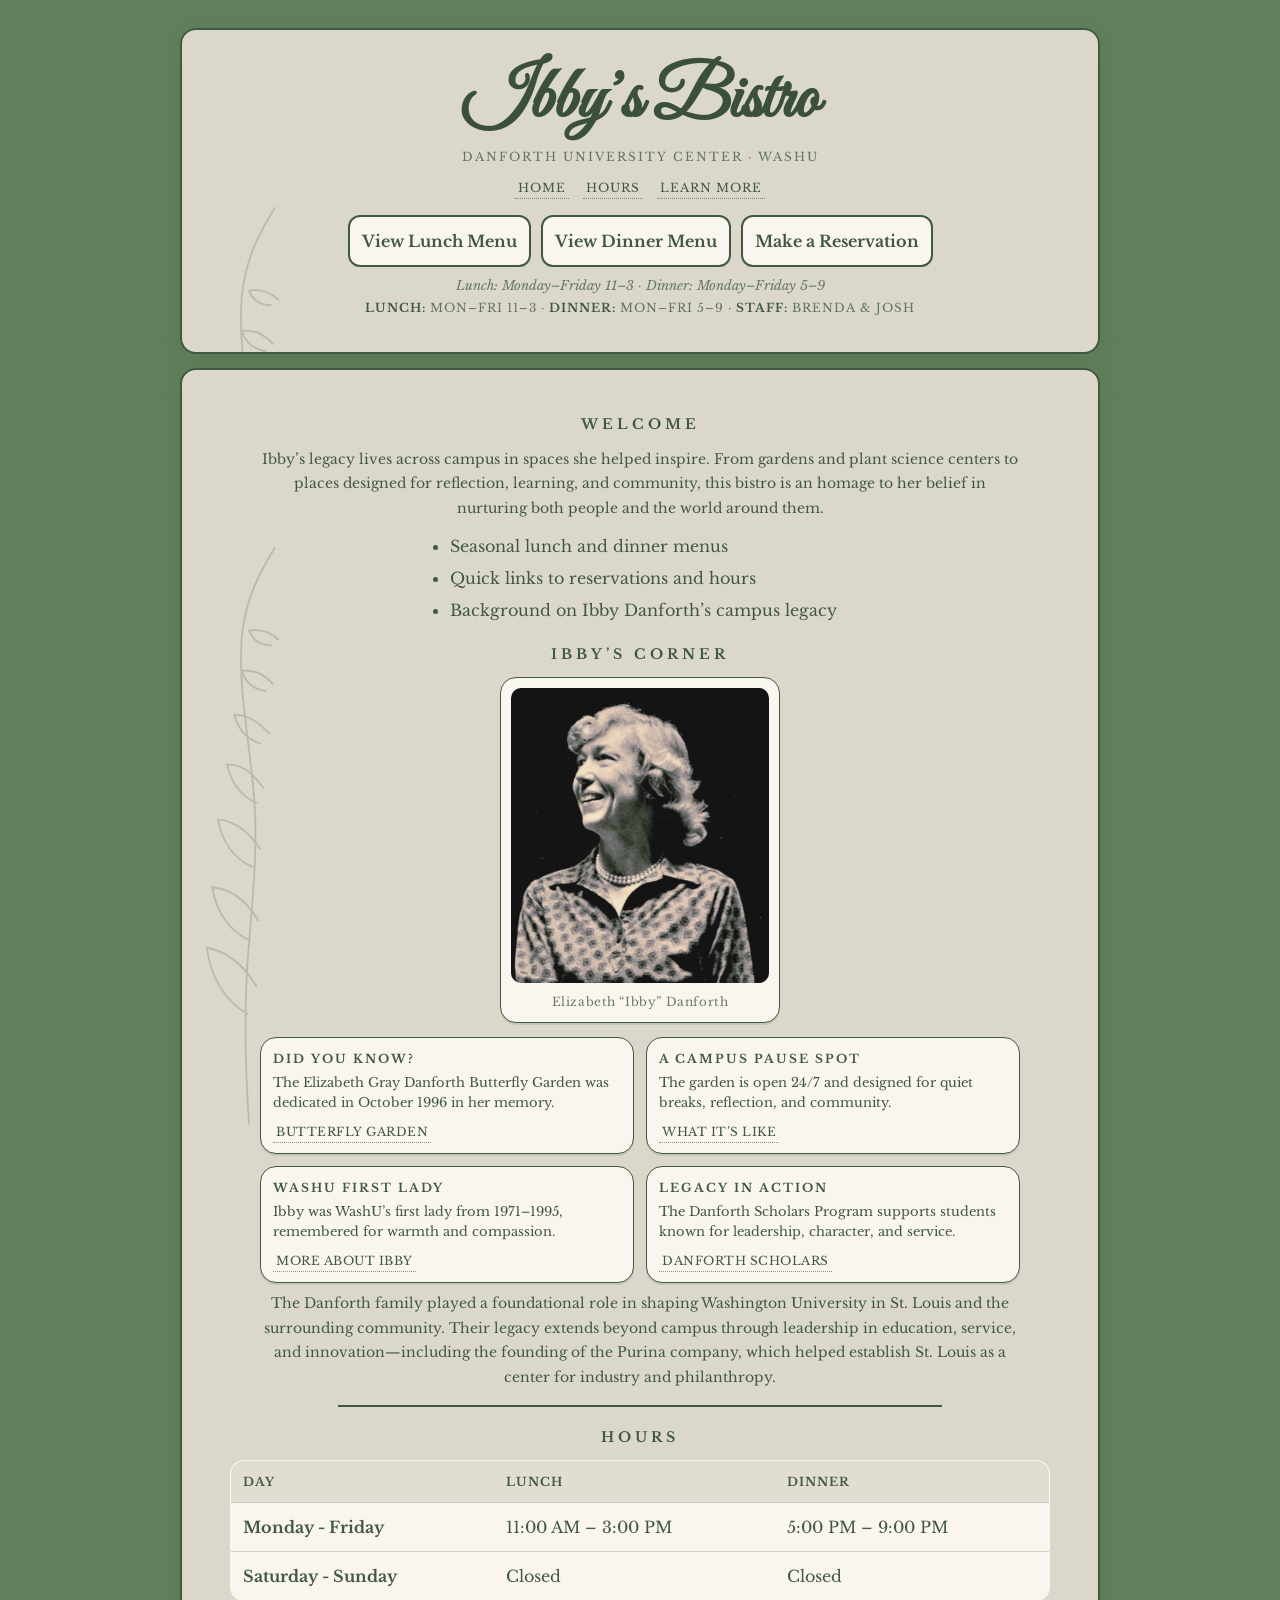
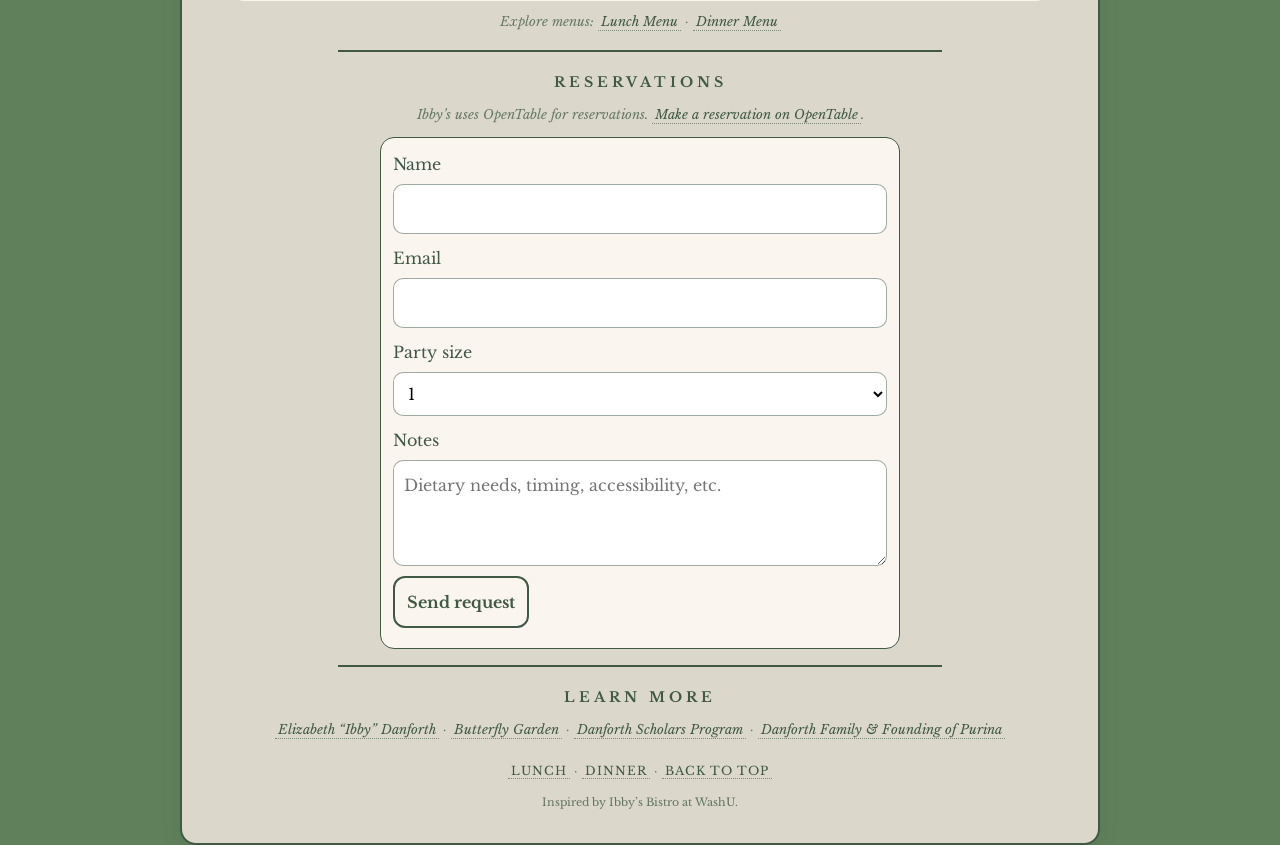
==== index.html @ abd94d0b "Add files via upload" ====
<!doctype html>
<html lang="en">
<head>
  <meta charset="utf-8" />
  <meta name="viewport" content="width=device-width, initial-scale=1" />
  <title>Ibby’s Bistro | Danforth University Center · WashU</title>
  <meta name="description" content="Ibby’s Bistro is a vintage-inspired dining space at the Danforth University Center at Washington University in St. Louis, honoring the legacy of Elizabeth “Ibby” Danforth through food, gardens, and community." />
  <link rel="icon" type="image/png" href="images/butterfly.png">
  <link href="https://fonts.googleapis.com/css2?family=Great+Vibes&family=Libre+Baskerville:wght@400;700&display=swap" rel="stylesheet">
  <link rel="stylesheet" href="styles.css" />
</head>

<body>
  <a class="skip" href="#main">Skip to main content</a>

  <header class="site-header">
    <div class="paper">
      <h1>Ibby’s Bistro</h1>
      <p class="subline">Danforth University Center · WashU</p>

      <nav class="nav" aria-label="Primary">
        <a href="index.html" aria-current="page">Home</a>
         <a href="#hours">Hours</a>
        <a href="#links">Learn More</a>
      </nav>
      <div class="toggle-row">
        <a class="button" href="lunch.html">View Lunch Menu</a>
        <a class="button" href="dinner.html">View Dinner Menu</a>
        <a class="button" href="#reserve">Make a Reservation</a>
      </div>
      <p class="note small menu-times">Lunch: Monday–Friday 11–3 · Dinner: Monday–Friday 5–9</p>


      <div class="meta">
        <div><b>Lunch:</b> Mon–Fri 11–3 · <b>Dinner:</b> Mon–Fri 5–9 · <b>Staff:</b> Brenda &amp; Josh</div>
      </div>
    </div>
  </header>

  <main id="main" class="site-main">
    <div class="paper">

      <section aria-labelledby="welcome">
        <h2 id="welcome">Welcome</h2>

        <div class="about">
          Ibby’s legacy lives across campus in spaces she helped inspire. From gardens and plant science centers to places
          designed for reflection, learning, and community, this bistro is an homage to her belief in nurturing both people
          and the world around them.
        </div>

        <ul class="highlights" aria-label="Site highlights">
          <li>Seasonal lunch and dinner menus</li>
          <li>Quick links to reservations and hours</li>
          <li>Background on Ibby Danforth’s campus legacy</li>
        </ul>
      </section>

      <section id="ibby" aria-labelledby="ibbyTitle">
        <h2 id="ibbyTitle">Ibby’s Corner</h2>

        <figure class="ibby-portrait">
          <img src="ibby her self.png" alt="Portrait of Elizabeth “Ibby” Danforth" />
          <figcaption>Elizabeth “Ibby” Danforth</figcaption>
        </figure>

        <div class="facts">
          <div class="fact">
            <div class="fact-title">Did you know?</div>
            <p class="fact-text">The Elizabeth Gray Danforth Butterfly Garden was dedicated in October 1996 in her memory.</p>
            <div class="fact-links">
              <a href="https://orsel.washu.edu/2024/05/09/elizabeth-gray-danforth-butterfly-garden/" target="_blank" rel="noopener">Butterfly Garden</a>
            </div>
          </div>

          <div class="fact">
            <div class="fact-title">A campus pause spot</div>
            <p class="fact-text">The garden is open 24/7 and designed for quiet breaks, reflection, and community.</p>
            <div class="fact-links">
              <a href="https://alumni.washu.edu/networks/womans-club/ibbys-garden/" target="_blank" rel="noopener">What it’s like</a>
            </div>
          </div>

          <div class="fact">
            <div class="fact-title">WashU first lady</div>
            <p class="fact-text">Ibby was WashU’s first lady from 1971–1995, remembered for warmth and compassion.</p>
            <div class="fact-links">
              <a href="https://source.washu.edu/2005/03/elizabeth-gray-danforth-dies-at-75/" target="_blank" rel="noopener">More about Ibby</a>
            </div>
          </div>

          <div class="fact">
            <div class="fact-title">Legacy in action</div>
            <p class="fact-text">The Danforth Scholars Program supports students known for leadership, character, and service.</p>
            <div class="fact-links">
              <a href="https://admissions.washu.edu/danforth-scholars-program/" target="_blank" rel="noopener">Danforth Scholars</a>
            </div>
          </div>
        </div>

        <div class="about">
          The Danforth family played a foundational role in shaping Washington University in St. Louis and the surrounding
          community. Their legacy extends beyond campus through leadership in education, service, and innovation—including
          the founding of the Purina company, which helped establish St. Louis as a center for industry and philanthropy.
        </div>
      </section>

      <hr class="rule" />

      <section id="hours" aria-labelledby="hoursTitle">
        <h2 id="hoursTitle">Hours</h2>

        <table class="hours" aria-label="Ibby’s Bistro hours">
          <thead>
            <tr>
              <th scope="col">Day</th>
              <th scope="col">Lunch</th>
              <th scope="col">Dinner</th>
            </tr>
          </thead>
          <tbody>
            <tr>
              <th scope="row">Monday - Friday</th>
              <td>11:00 AM – 3:00 PM</td>
              <td>5:00 PM – 9:00 PM</td>
            </tr>
            <tr>
              <th scope="row">Saturday - Sunday</th>
              <td>Closed</td>
              <td>Closed</td>
            </tr>
          </tbody>
        </table>

        <p class="note">
          Explore menus: <a href="lunch.html">Lunch Menu</a> · <a href="dinner.html">Dinner Menu</a>
        </p>
      </section>

      <hr class="rule" />

      <section id="reserve" aria-labelledby="reserveTitle">
        <h2 id="reserveTitle">Reservations</h2>

        <p class="note">
          Ibby’s uses OpenTable for reservations.
          <a href="https://www.opentable.com/" target="_blank" rel="noopener">Make a reservation on OpenTable</a>.
        </p>

        <form class="form" id="reservationForm">
          <div class="form-row">
            <label for="name">Name</label>
            <input id="name" name="name" type="text" autocomplete="name" required />
          </div>

          <div class="form-row">
            <label for="email">Email</label>
            <input id="email" name="email" type="email" autocomplete="email" required />
          </div>

          <div class="form-row">
            <label for="party">Party size</label>
            <select id="party" name="party">
              <option>1</option><option>2</option><option>3</option><option>4</option>
              <option>5</option><option>6</option><option>7+</option>
            </select>
          </div>

          <div class="form-row">
            <label for="notes">Notes</label>
            <textarea id="notes" name="notes" rows="3" placeholder="Dietary needs, timing, accessibility, etc."></textarea>
          </div>

          <button class="button" type="submit">Send request</button>
          <p class="form-message" id="formMessage" aria-live="polite"></p>
        </form>
      </section>

      <hr class="rule" />

      <section id="links" aria-labelledby="linksTitle">
        <h2 id="linksTitle">Learn More</h2>
        <p class="note">
          <a href="https://source.washu.edu/2005/03/elizabeth-gray-danforth-dies-at-75/" target="_blank" rel="noopener">Elizabeth “Ibby” Danforth</a>
          ·
          <a href="https://orsel.washu.edu/2024/05/09/elizabeth-gray-danforth-butterfly-garden/" target="_blank" rel="noopener">Butterfly Garden</a>
          ·
          <a href="https://admissions.washu.edu/danforth-scholars-program/" target="_blank" rel="noopener">Danforth Scholars Program</a>
          ·
          <a href="https://www.lindenwood.edu/files/resources/danforth-student.pdf" target="_blank" rel="noopener">Danforth Family &amp; Founding of Purina</a>
        </p>
      </section>

      <footer class="site-footer">
        <p>
          <a href="lunch.html">Lunch</a> · <a href="dinner.html">Dinner</a> · <a href="#welcome">Back to top</a>
        </p>
        <p class="tiny">Inspired by Ibby’s Bistro at WashU.</p>
      </footer>

    </div>
  </main>

  <button class="backtop button" type="button" id="backTop">Back to top</button>

  <script src="script.js"></script>
</body>
</html>
---- styles.css ----
*,
*::before,
*::after { box-sizing: border-box; }
html, body { height: 100%; }
body { margin: 0; }
img { max-width: 100%; display: block; }
ul { margin: 0; padding: 0; }
table { border-collapse: collapse; width: 100%; }
button, input, select, textarea { font: inherit; }


:root{
  --moss:#405943;
  --leaf:#60805B;
  --cream:#DBD8CB;
  --white:#FAF5EF;
}

body{
  padding: 28px;
  background: var(--leaf);
  color: var(--moss);
  font-family: "Libre Baskerville", Georgia, "Times New Roman", serif;
  line-height: 1.75;
}

a{
  color: var(--moss);
  text-decoration: none;
  border-bottom: 1px dotted rgba(64,89,67,0.6);
  padding: 0 3px;
}

a:hover{
  background: rgba(219,216,203,0.75);
  border-bottom-color: rgba(64,89,67,0.9);
  border-radius: 6px;
}

.skip{
  position:absolute;
  left:-999px;
  top:0;
  background: var(--white);
  color: var(--moss);
  padding: 10px 12px;
  border: 2px solid var(--moss);
  border-radius: 10px;
}
.skip:focus{ left: 16px; top: 16px; z-index: 99; }

.paper{
  max-width: 920px;
  margin: 0 auto;
  background: var(--cream);
  border: 2px solid var(--moss);
  border-radius: 16px;
  padding: 24px 26px 20px 26px;
  position: relative;
  box-shadow: 0 6px 18px rgba(64,89,67,0.18);
  overflow: hidden;
}

.paper > *{ position: relative; z-index: 2; }

.paper::before{
  content:"";
  position:absolute;
  z-index:1;
  left: 12px;
  top: 110px;
  width: 120px;
  height: 0;
  overflow: hidden;
  opacity: 0.22;
  pointer-events:none;
  background-repeat:no-repeat;
  background-position:left bottom;
  background-size:110px 650px;
  animation: growPlant 2.2s ease-out forwards;
  background-image:url("data:image/svg+xml,%3Csvg xmlns='http://www.w3.org/2000/svg' width='120' height='650' viewBox='0 0 120 650'%3E%3Cg fill='none' stroke='%23405943' stroke-width='2' stroke-linecap='round' stroke-linejoin='round'%3E%3Cpath d='M60 640 C56 580 55 520 58 470 C62 410 70 350 66 290 C61 220 48 170 52 110 C56 65 74 35 88 12'/%3E%3Cpath d='M58 520 C32 505 18 478 14 448 C38 452 56 470 68 490'/%3E%3Cpath d='M61 440 C38 430 24 408 20 382 C42 384 58 398 70 418'/%3E%3Cpath d='M64 360 C42 350 30 330 26 308 C46 310 60 322 72 340'/%3E%3Cpath d='M68 290 C50 282 40 266 36 248 C54 248 64 258 76 274'/%3E%3Cpath d='M72 225 C56 220 48 208 44 194 C60 194 70 202 82 214'/%3E%3Cpath d='M78 168 C64 166 56 158 52 146 C66 144 76 150 86 160'/%3E%3Cpath d='M84 118 C72 118 64 112 60 102 C74 100 84 104 92 112'/%3E%3C/g%3E%3C/svg%3E");
}

@keyframes growPlant{
  from { height: 0; }
  to   { height: 680px; }
}

.site-header{ margin-bottom: 14px; }

h1{
  margin: 10px 0 6px 0;
  text-align: center;
  font-family: "Great Vibes","Brush Script MT","Apple Chancery",cursive;
  font-size: 72px;
  color: #3A503D;
  line-height: 1.05;
}

.subline{
  text-align:center;
  margin: 0 0 10px 0;
  font-size: 12px;
  letter-spacing: 2px;
  text-transform: uppercase;
  color: rgba(64,89,67,0.78);
}
.meta{
  text-align:center;
  font-size:12px;
  letter-spacing:1px;
  text-transform:uppercase;
  color:rgba(64,89,67,0.78);
  margin: 0 0 14px 0;
}
.meta b{ color: var(--moss); }

.about{
  text-align:center;
  max-width:760px;
  margin: 0 auto 12px auto;
  font-size:14px;
  color: var(--moss);
}

.highlights{
  max-width: 420px;
  margin: 10px auto 8px auto;
  padding-left: 20px;
  text-align: left;
}

.highlights li{
  margin: 4px 0;
}

.ibby-portrait{
  max-width: 280px;
  margin: 6px auto 14px auto;
  background: var(--white);
  border: 1px solid var(--moss);
  border-radius: 16px;
  padding: 10px;
  box-shadow: 0 2px 0 rgba(64,89,67,0.14);
}

.ibby-portrait img{
  width: 100%;
  height: auto;
  border-radius: 10px;
}

.ibby-portrait figcaption{
  margin-top: 8px;
  text-align: center;
  font-size: 12px;
  color: rgba(64,89,67,0.78);
  letter-spacing: 0.6px;
}

.facts{
  max-width:760px;
  margin: 0 auto 8px auto;
  display:grid;
  grid-template-columns: 1fr 1fr;
  gap: 12px;
}

.fact{
  background: var(--white);
  border: 1px solid var(--moss);
  border-radius: 16px;
  padding: 10px 12px;
  box-shadow: 0 2px 0 rgba(64,89,67,0.14);
}

.fact-title{
  font-size:12px;
  letter-spacing:2px;
  text-transform:uppercase;
  font-weight:700;
  color: var(--moss);
  margin: 0 0 4px 0;
}

.fact-text{
  margin:0;
  font-size:13px;
  color: var(--moss);
  line-height:1.55;
}

.fact-links{
  margin-top:8px;
  display:flex;
  flex-wrap:wrap;
  gap:10px;
  font-size:12px;
  letter-spacing:0.5px;
  text-transform:uppercase;
  color: rgba(64,89,67,0.82);
}


h2{
  text-align:center;
  margin: 18px 0 10px 0;
  font-size: 14px;
  letter-spacing: 4px;
  text-transform: uppercase;
  font-weight: 700;
}

h3{
  text-align:center;
  margin: 14px 0 8px 0;
  font-size: 13px;
  letter-spacing: 2px;
  text-transform: uppercase;
}

.note{
  text-align:center;
  font-style: italic;
  color: rgba(64,89,67,0.75);
  font-size: 13px;
  margin: 10px 0 0 0;
}

.rule{
  border:0;
  border-top:2px solid var(--moss);
  width:70%;
  margin: 16px auto;
}

.nav{
  display:flex;
  justify-content:center;
  gap: 14px;
  flex-wrap: wrap;
  margin: 10px 0 6px 0;
  font-size: 12px;
  letter-spacing: 1px;
  text-transform: uppercase;
}

.button{
  display:inline-block;
  border: 2px solid var(--moss);
  background: var(--white);
  color: var(--moss);
  padding: 10px 12px;
  border-radius: 12px;
  font-weight: 700;
  cursor:pointer;
}
.toggle-row{
  display: flex;
  justify-content: center;
  align-items: center;
  gap: 10px;
  margin: 16px auto 6px auto;
  text-align: center;
  flex-wrap: nowrap;
}
.toggle-row .button{
  min-width: 0;
  text-align: center;
  white-space: nowrap;
}
.menu-times{
  margin-top: 8px;
}

.button:hover{ background: rgba(219,216,203,0.75); }
.button.is-active,
.button[aria-current="page"]{
  background: var(--moss);
  color: var(--white);
  border-color: var(--moss);
  pointer-events: none;
}

.feature-flex{
  display:flex;                 
  gap: 18px;
  align-items:flex-start;
  max-width: 820px;
  margin: 0 auto;
}

.photo{
  flex: 1;
  background: var(--white);
  border: 1px solid var(--moss);
  border-radius: 14px;
  padding: 10px;
}

.photo figcaption{
  font-size: 12px;
  color: rgba(64,89,67,0.78);
  margin-top: 8px;
  text-align:center;
}

.bullets{
  flex: 1;
  padding-left: 18px;
  max-width: 360px;
  margin: 0;
}

.hours{
  max-width: 820px;
  margin: 0 auto;
  background: var(--white);
  border: 1px solid var(--moss);
  border-radius: 14px;
  overflow: hidden;
}

.hours th, .hours td{
  padding: 10px 12px;
  border-bottom: 1px solid rgba(64,89,67,0.25);
  text-align:left;
}

.hours thead th{
  background: rgba(219,216,203,0.8);
  text-transform: uppercase;
  letter-spacing: 1px;
  font-size: 12px;
}

.form{
  max-width: 520px;
  margin: 10px auto 0 auto;
  background: var(--white);
  border: 1px solid var(--moss);
  border-radius: 14px;
  padding: 12px;
}

.form-row{
  display:flex;
  flex-direction:column;
  gap: 6px;
  margin-bottom: 10px;
}

input, select, textarea{
  border: 1px solid rgba(64,89,67,0.5);
  border-radius: 10px;
  padding: 10px;
  background: #fff;
}

.form-message{
  margin: 8px 0 0 0;
  font-size: 12px;
  color: rgba(64,89,67,0.8);
  text-align:center;
}

.menu{
  list-style:none;
  max-width: 760px;
  margin: 0 auto;
}

.item{
  padding: 6px 8px;
  border-radius: 12px;
}

.item:hover{
  background: rgba(245,245,244,0.7);
}

.line{
  display:flex;                 
  align-items: baseline;
  gap: 10px;
  font-size: 14px;
}

.name{ font-weight:700; }

.leaders{
  flex:1 1 auto;
  border-bottom:1px dotted rgba(64,89,67,0.55);
  transform: translateY(-4px);
  margin: 0 6px;
}

.price{ font-weight:700; }

.desc{
  margin: 2px 0 0 0;
  font-style: italic;
  font-size: 13px;
  color: rgba(64,89,67,0.75);
  text-align:center;
}

.site-footer{
  margin-top: 18px;
  text-align:center;
  font-size: 12px;
  color: rgba(64,89,67,0.78);
  text-transform: uppercase;
  letter-spacing: 1px;
}

.tiny{ font-size: 11px; text-transform:none; letter-spacing: 0; }

.backtop{
  position: fixed;
  right: 18px;
  bottom: 18px;
  display: none;
}

@media (max-width: 760px){
  body{ padding: 16px; }
  h1{ font-size: 54px; }
  .paper::before{ display:none; }
  .feature-flex{ flex-direction: column; }
  .leaders{ display:none; }
  .line{ justify-content: space-between; }
  .facts{ grid-template-columns: 1fr; }
}
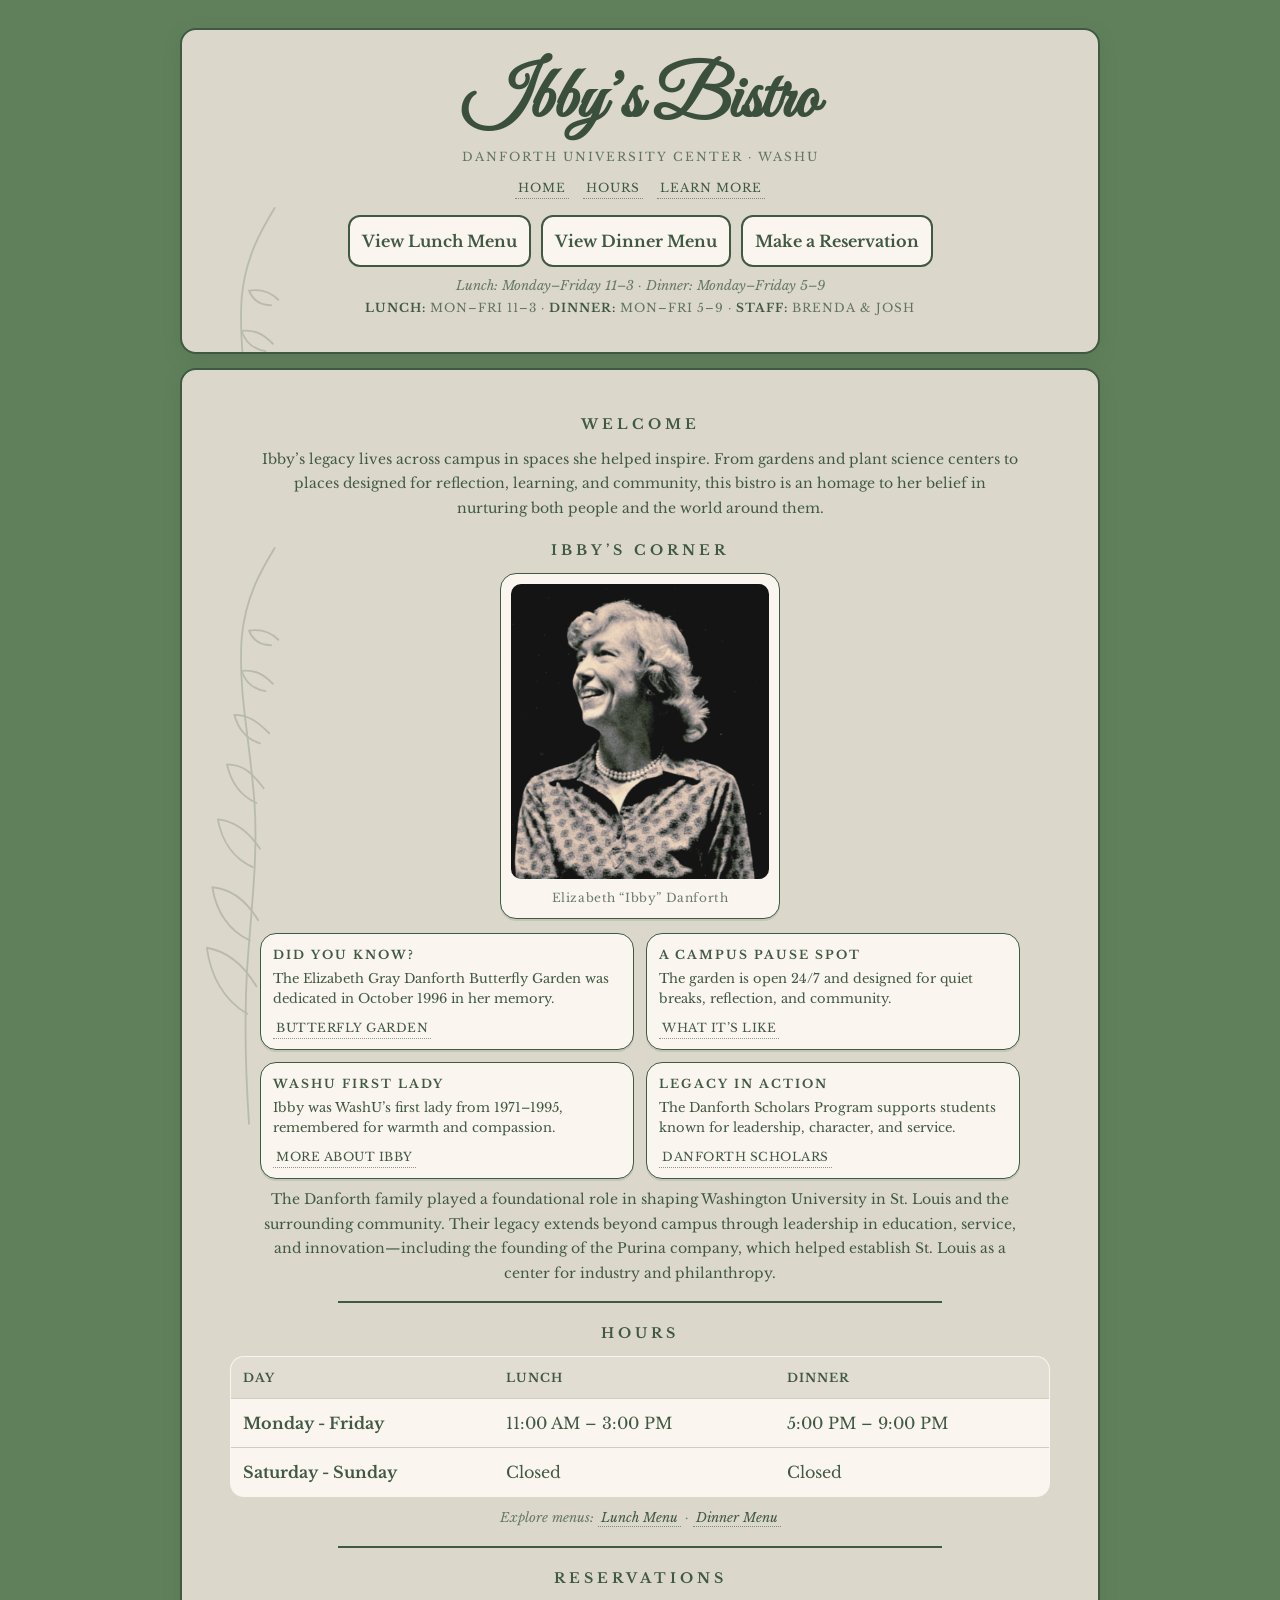
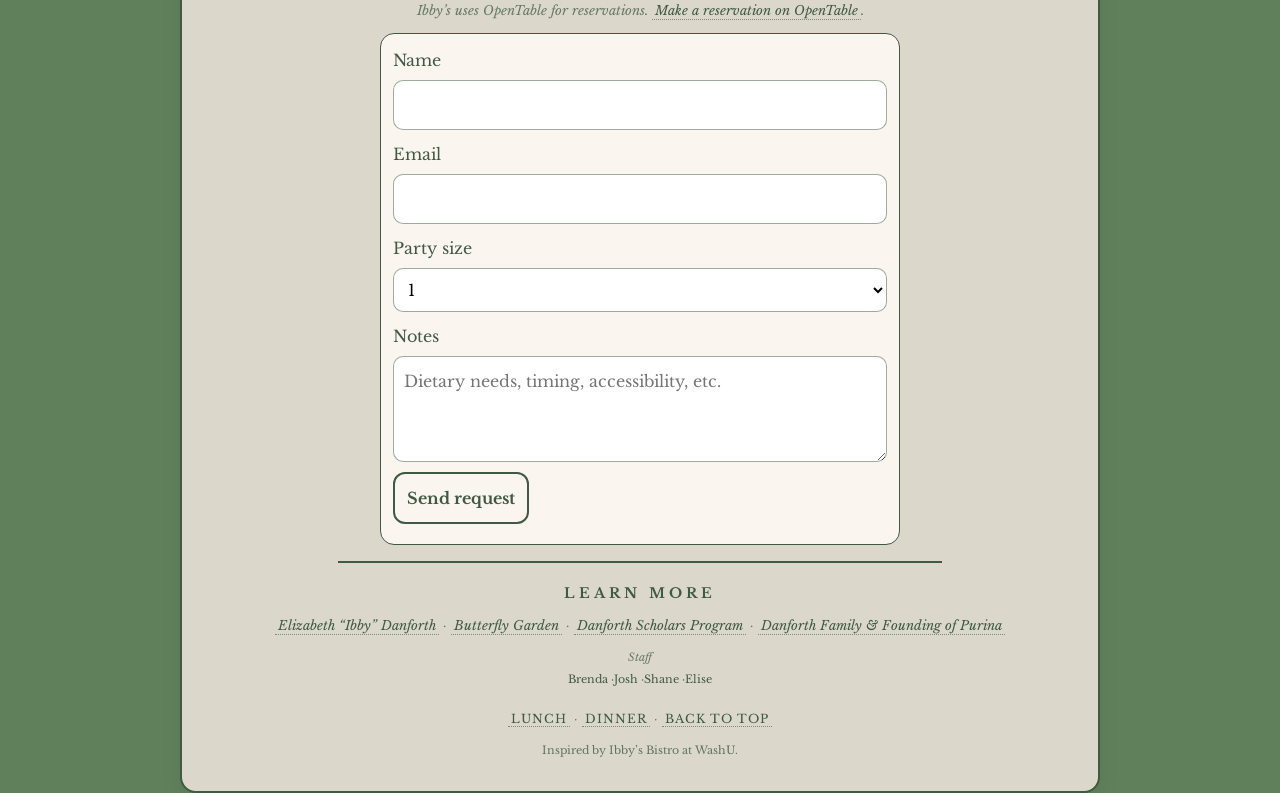
==== commit 0f99d847: "new chnages" ====
--- a/index.html
+++ b/index.html
@@ -49,11 +49,6 @@
           and the world around them.
         </div>
 
-        <ul class="highlights" aria-label="Site highlights">
-          <li>Seasonal lunch and dinner menus</li>
-          <li>Quick links to reservations and hours</li>
-          <li>Background on Ibby Danforth’s campus legacy</li>
-        </ul>
       </section>
 
       <section id="ibby" aria-labelledby="ibbyTitle">
@@ -189,6 +184,13 @@
           ·
           <a href="https://www.lindenwood.edu/files/resources/danforth-student.pdf" target="_blank" rel="noopener">Danforth Family &amp; Founding of Purina</a>
         </p>
+        <p class="tiny note">Staff</p>
+        <ul class="staff-list tiny" aria-label="Ibby's Bistro staff">
+          <li>Brenda</li>
+          <li>Josh</li>
+          <li>Shane</li>
+          <li>Elise</li>
+        </ul>
       </section>
 
       <footer class="site-footer">
--- a/styles.css
+++ b/styles.css
@@ -416,6 +416,21 @@
 
 .tiny{ font-size: 11px; text-transform:none; letter-spacing: 0; }
 
+.staff-list{
+  list-style: none;
+  text-align: center;
+  margin: 3px 0 0 0;
+  padding: 0;
+}
+
+.staff-list li{
+  display: inline;
+}
+
+.staff-list li + li::before{
+  content: " \00b7 ";
+}
+
 .backtop{
   position: fixed;
   right: 18px;
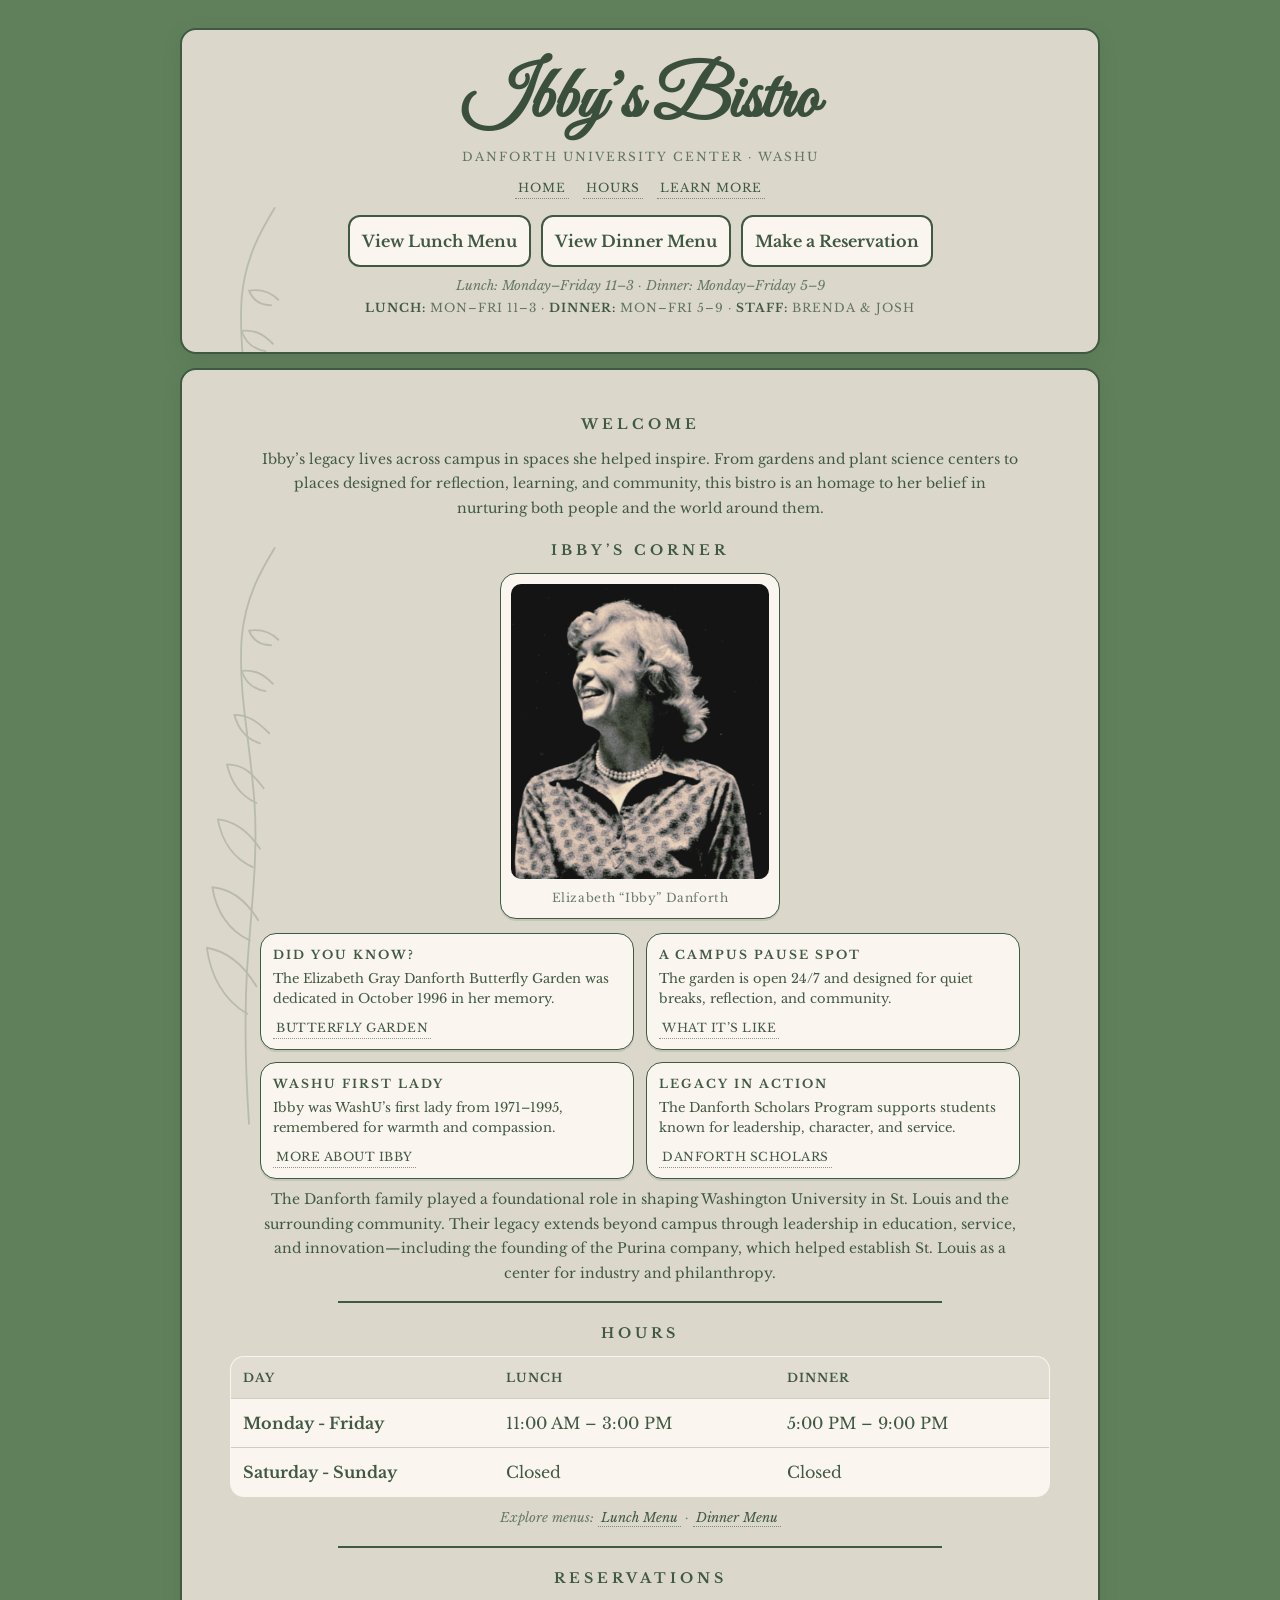
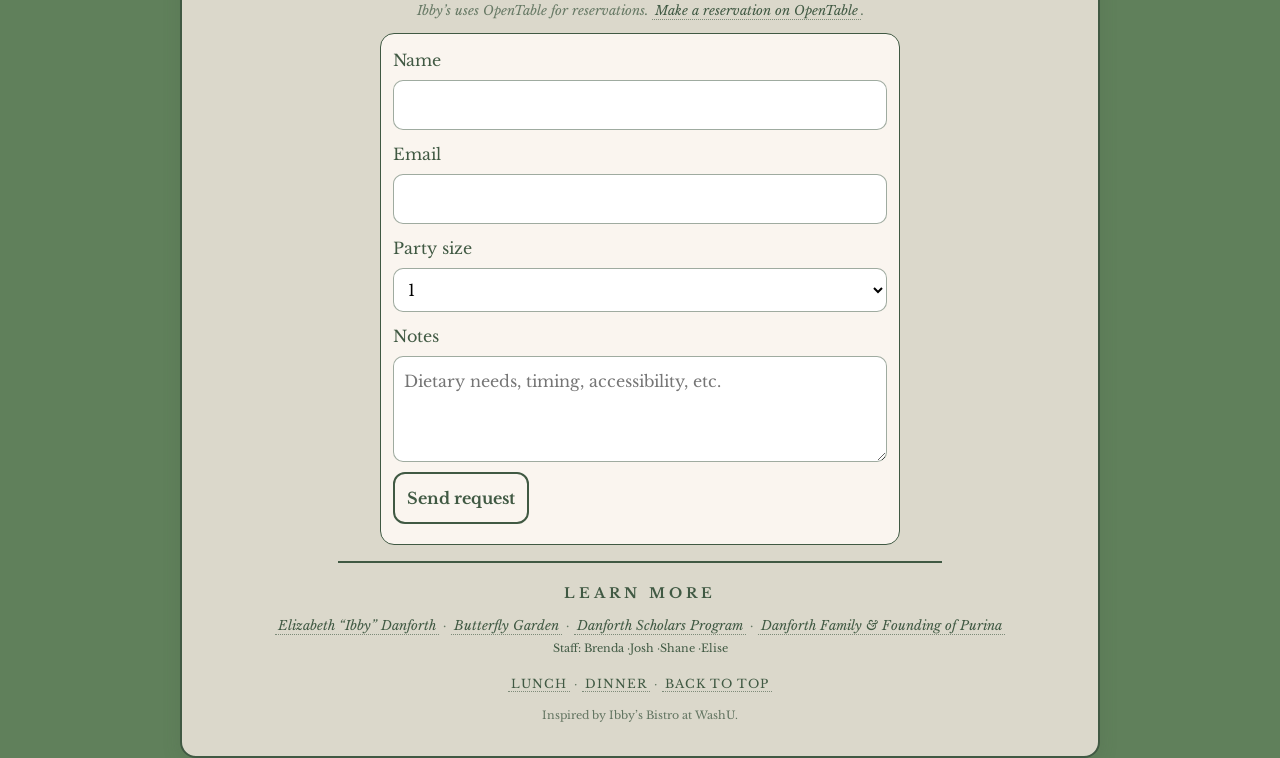
==== commit b4781bc5: "new list structer" ====
--- a/index.html
+++ b/index.html
@@ -184,8 +184,8 @@
           ·
           <a href="https://www.lindenwood.edu/files/resources/danforth-student.pdf" target="_blank" rel="noopener">Danforth Family &amp; Founding of Purina</a>
         </p>
-        <p class="tiny note">Staff</p>
         <ul class="staff-list tiny" aria-label="Ibby's Bistro staff">
+          <li class="staff-label">Staff:</li>
           <li>Brenda</li>
           <li>Josh</li>
           <li>Shane</li>
--- a/styles.css
+++ b/styles.css
@@ -419,8 +419,9 @@
 .staff-list{
   list-style: none;
   text-align: center;
-  margin: 3px 0 0 0;
+  margin: 4px 0 0 0;
   padding: 0;
+  line-height: 1.2;
 }
 
 .staff-list li{
@@ -429,6 +430,10 @@
 
 .staff-list li + li::before{
   content: " \00b7 ";
+}
+
+.staff-list .staff-label + li::before{
+  content: " ";
 }
 
 .backtop{
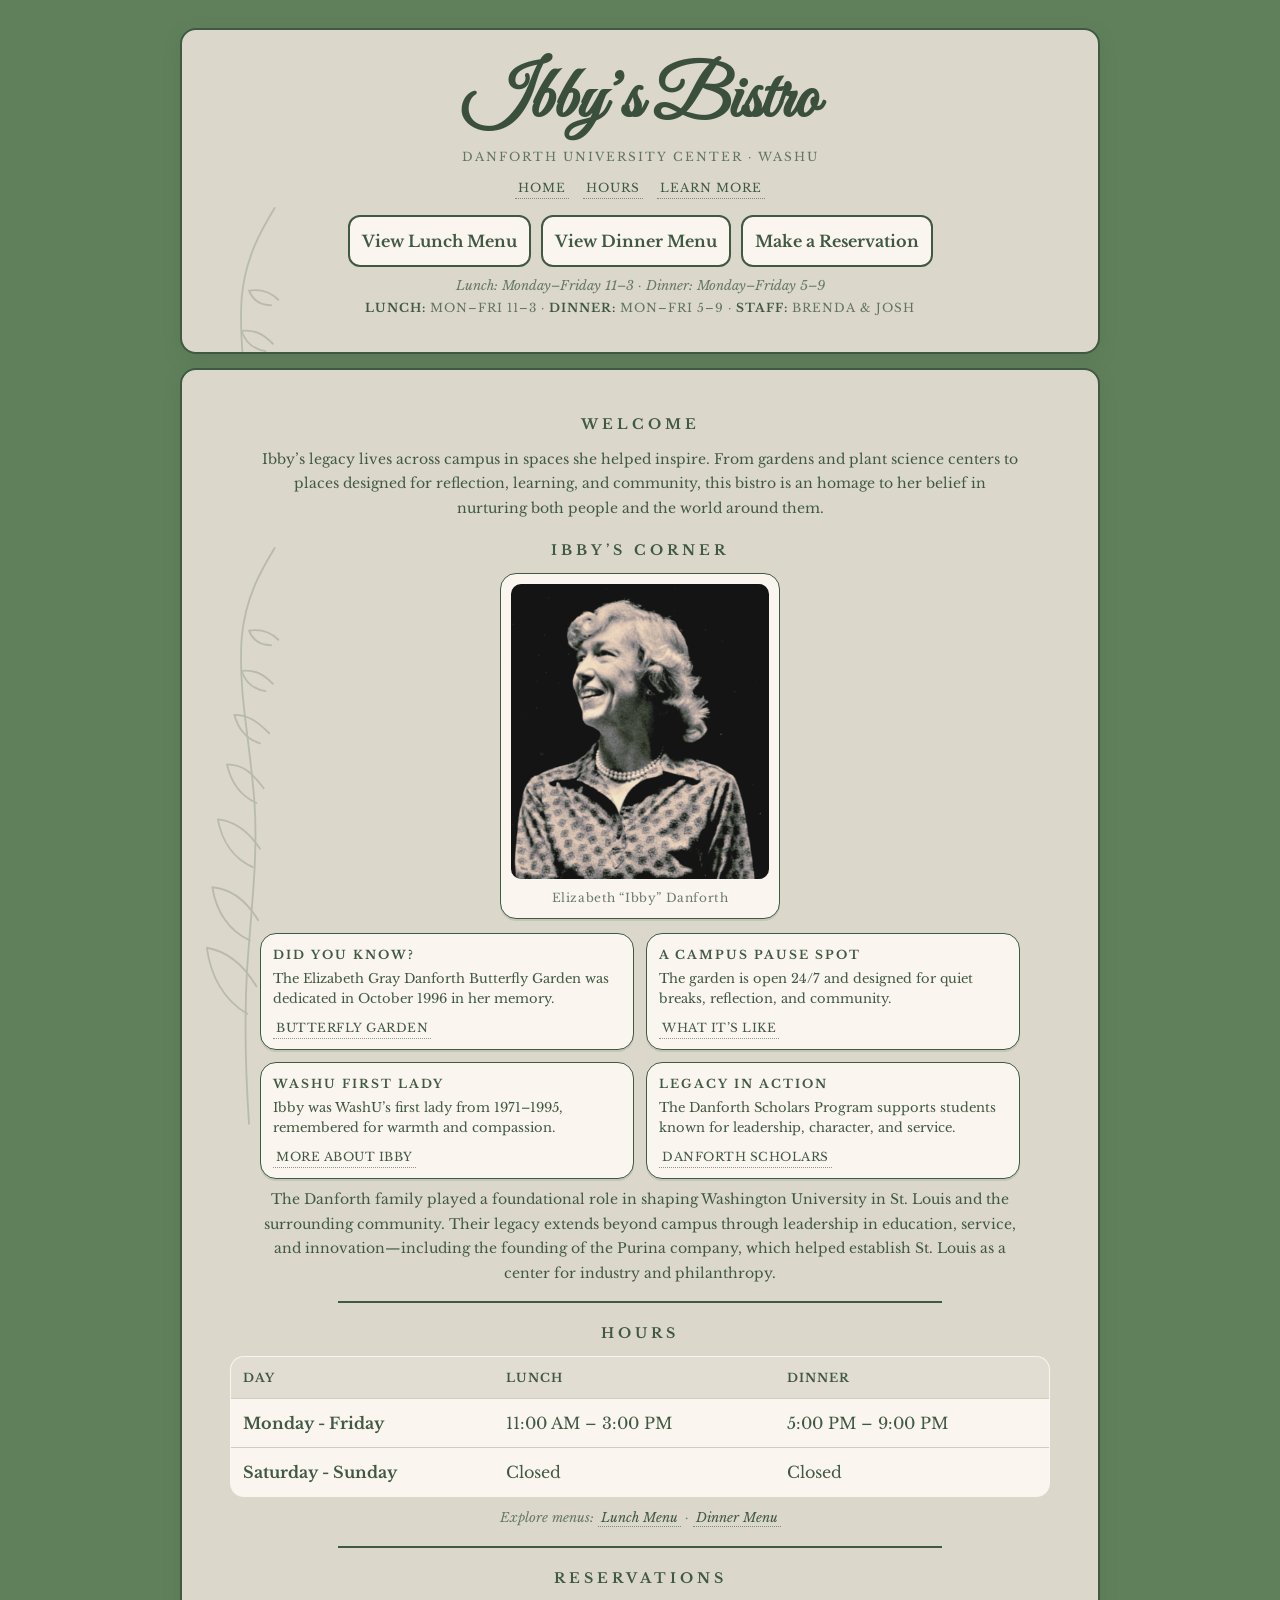
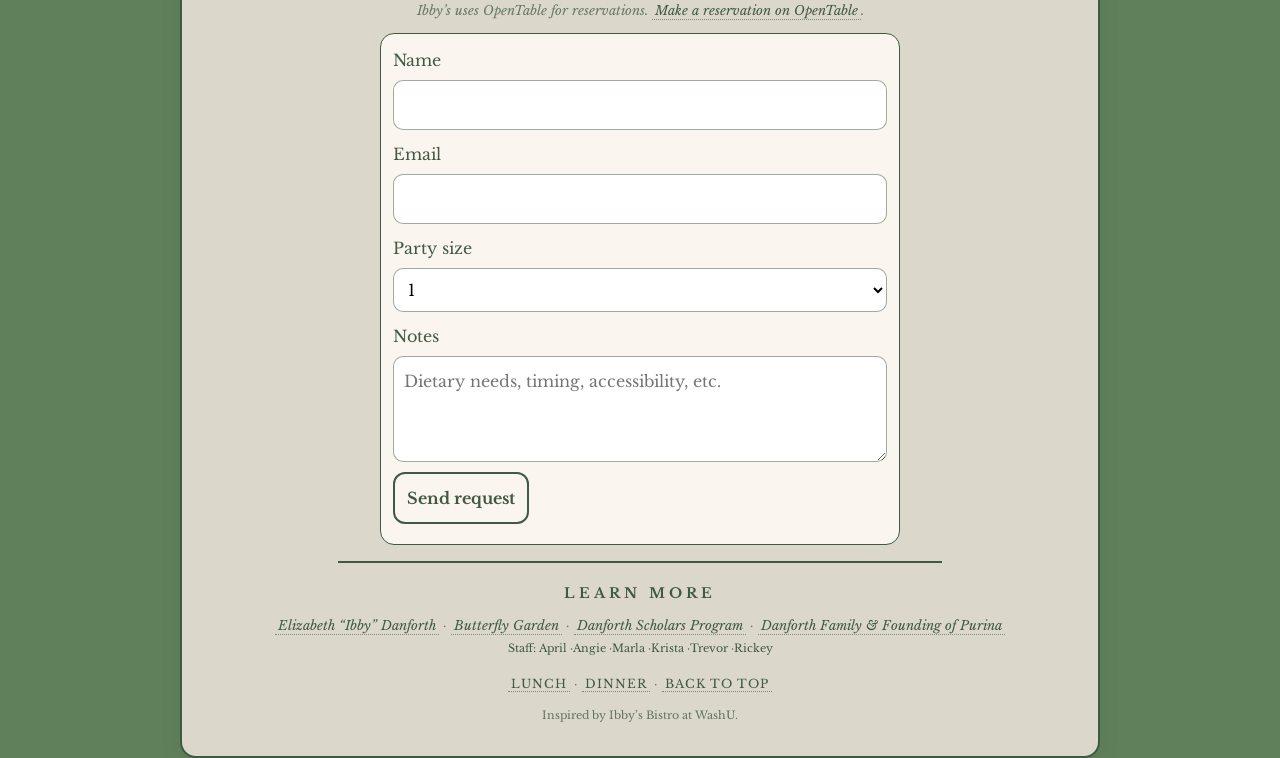
==== commit b7d9c468: "staff update" ====
--- a/index.html
+++ b/index.html
@@ -186,10 +186,12 @@
         </p>
         <ul class="staff-list tiny" aria-label="Ibby's Bistro staff">
           <li class="staff-label">Staff:</li>
-          <li>Brenda</li>
-          <li>Josh</li>
-          <li>Shane</li>
-          <li>Elise</li>
+          <li>April</li>
+          <li>Angie</li>
+          <li>Marla</li>
+          <li>Krista</li>
+          <li>Trevor</li>
+          <li>Rickey</li>
         </ul>
       </section>
 
